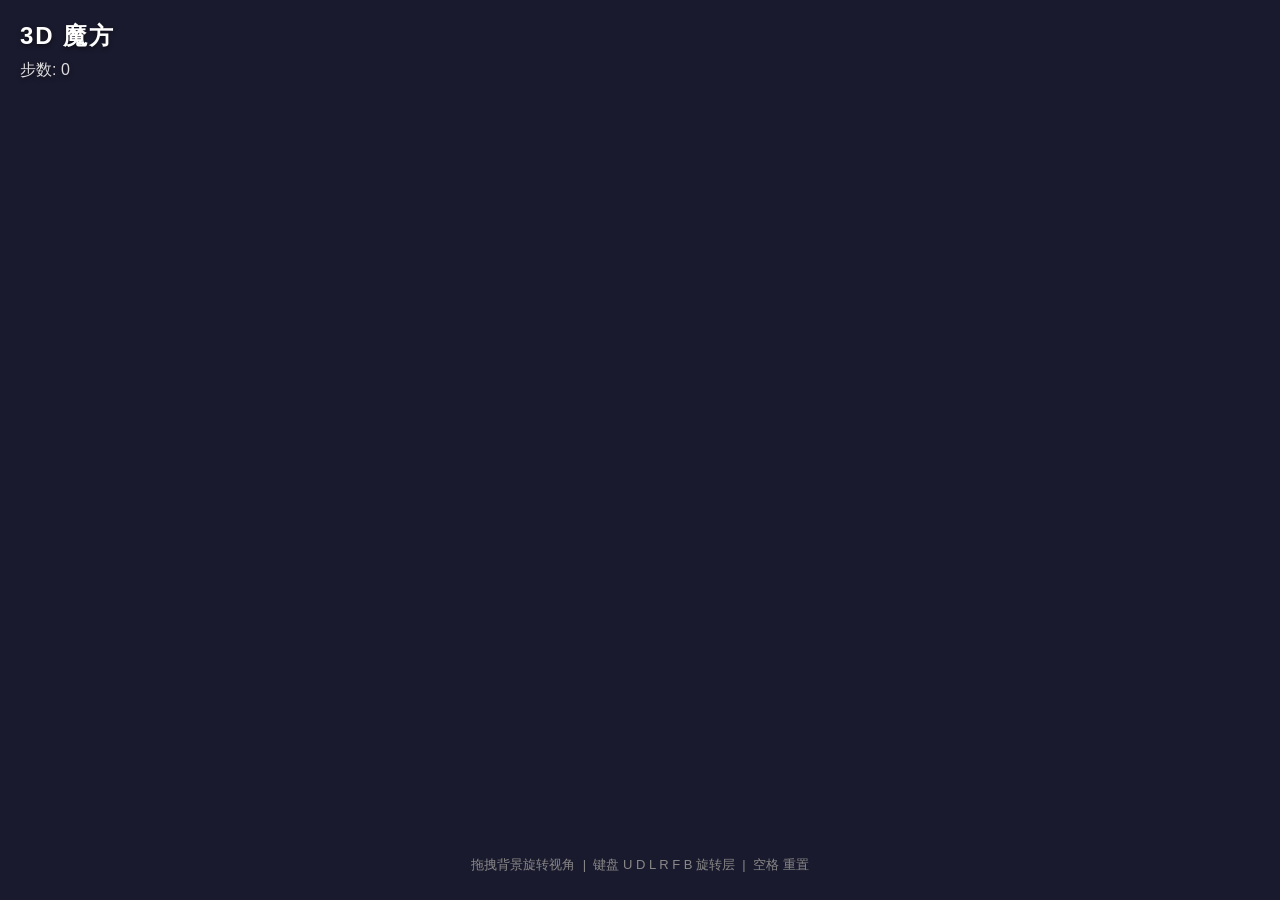
==== src/static/rubik.html @ f87655ca "@ feat: 3D 游戏生成质量提升 — 技能参考 + 视觉撕裂检测 + 无头浏览器默认开启 问题：gemma-4-31B 生成的 3D 游戏反复出现面片撕裂/错位，自修循环越修越烂。 根因：(1)" ====
<!DOCTYPE html>
<html lang="zh-CN">
<head>
<meta charset="UTF-8">
<meta name="viewport" content="width=device-width, initial-scale=1.0, maximum-scale=1.0, user-scalable=no">
<title>3D 魔方</title>
<style>
    body { margin:0; overflow:hidden; background:#1a1a2e; font-family:'Segoe UI',sans-serif; user-select:none; touch-action:none; }
    canvas { display:block; width:100vw; height:100vh; }
    #ui { position:absolute; top:20px; left:20px; color:#fff; pointer-events:none; text-shadow:0 2px 4px rgba(0,0,0,.5); }
    #ui h1 { font-size:24px; margin:0 0 8px; letter-spacing:2px; }
    #ui .stat { font-size:16px; opacity:.85; }
    .hint { position:absolute; bottom:24px; width:100%; text-align:center; color:#888; font-size:13px; pointer-events:none; line-height:1.7; }
</style>
</head>
<body>
<div id="ui"><h1>3D 魔方</h1><div id="moveCount" class="stat">步数: 0</div></div>
<div class="hint">拖拽背景旋转视角 &nbsp;|&nbsp; 键盘 U D L R F B 旋转层 &nbsp;|&nbsp; 空格 重置</div>
<canvas id="c"></canvas>
<script>
const canvas = document.getElementById('c');
const ctx = canvas.getContext('2d');
const $mc = document.getElementById('moveCount');

let W, H, dpr;
function resize() {
    dpr = Math.min(window.devicePixelRatio || 1, 2);
    W = window.innerWidth; H = window.innerHeight;
    canvas.width = W * dpr; canvas.height = H * dpr;
    canvas.style.width = W + 'px'; canvas.style.height = H + 'px';
    ctx.setTransform(dpr, 0, 0, dpr, 0, 0);
}
window.addEventListener('resize', resize); resize();

// ---- 6 面颜色 ----
const C = {
    U: '#FFFFFF', // 上 白
    D: '#FFFF00', // 下 黄
    L: '#FF8C00', // 左 橙
    R: '#FF0000', // 右 红
    F: '#00AA00', // 前 绿
    B: '#0000FF', // 后 蓝
    INNER: '#1a1a1a',
};

// ---- Vec3 ----
class V3 {
    constructor(x=0,y=0,z=0) { this.x=x;this.y=y;this.z=z; }
    add(b) { return new V3(this.x+b.x, this.y+b.y, this.z+b.z); }
    sub(b) { return new V3(this.x-b.x, this.y-b.y, this.z-b.z); }
    mul(s) { return new V3(this.x*s, this.y*s, this.z*s); }
    dot(b) { return this.x*b.x + this.y*b.y + this.z*b.z; }
    cross(b) { return new V3(this.y*b.z-this.z*b.y, this.z*b.x-this.x*b.z, this.x*b.y-this.y*b.x); }
    len() { return Math.sqrt(this.x*this.x+this.y*this.y+this.z*this.z); }
    norm() { const l=this.len(); return l<1e-9?new V3():new V3(this.x/l,this.y/l,this.z/l); }
}

function rotX(v, a) { const c=Math.cos(a),s=Math.sin(a); return new V3(v.x, v.y*c-v.z*s, v.y*s+v.z*c); }
function rotY(v, a) { const c=Math.cos(a),s=Math.sin(a); return new V3(v.x*c+v.z*s, v.y, -v.x*s+v.z*c); }
function rotZ(v, a) { const c=Math.cos(a),s=Math.sin(a); return new V3(v.x*c-v.y*s, v.x*s+v.y*c, v.z); }
function rotate(v, axis, a) { return axis==='x'?rotX(v,a):axis==='y'?rotY(v,a):rotZ(v,a); }

// ---- 小方块 ----
class Cubelet {
    constructor(x, y, z) {
        this.p = new V3(x, y, z);        // 位置 (局部坐标 -1/0/1)
        this.orig = new V3(x, y, z);     // 原始位置（用于判断面归属）
    }
    // 返回该小方块的所有可见面
    getFaces() {
        const faces = [];
        const h = 0.46; // 半边长（留缝）
        const dirs = [
            { n: new V3(0,-1,0), axis:'U' }, // 上
            { n: new V3(0, 1,0), axis:'D' }, // 下
            { n: new V3(-1,0,0), axis:'L' }, // 左
            { n: new V3( 1,0,0), axis:'R' }, // 右
            { n: new V3(0,0, 1), axis:'F' }, // 前 (z+)
            { n: new V3(0,0,-1), axis:'B' }, // 后 (z-)
        ];
        for (const d of dirs) {
            // 判断该面是否为外露面：法线方向上该位置处于魔方边界
            const o = this.orig;
            const n = d.n;
            const isOuter =
                (n.y === -1 && o.y === -1) ||  // 上表面 → y=-1 的小方块的上表面
                (n.y ===  1 && o.y ===  1) ||  // 下表面
                (n.x === -1 && o.x === -1) ||  // 左表面
                (n.x ===  1 && o.x ===  1) ||  // 右表面
                (n.z ===  1 && o.z ===  1) ||  // 前表面
                (n.z === -1 && o.z === -1);     // 后表面
            faces.push({
                n: d.n,                  // 局部法线
                c: isOuter ? C[d.axis] : C.INNER,
            });
        }
        return faces;
    }
    // 旋转小方块位置
    rotate(axis, angle) {
        this.p = rotate(this.p, axis, angle);
    }
}

// ---- 全局状态 ----
let cubelets = [];
let moves = 0;
let viewRY = 0.7, viewRX = -0.5;

function initCube() {
    cubelets = [];
    for (let x = -1; x <= 1; x++)
    for (let y = -1; y <= 1; y++)
    for (let z = -1; z <= 1; z++)
        cubelets.push(new Cubelet(x, y, z));
    moves = 0;
    $mc.textContent = `步数: ${moves}`;
}

function rotateLayer(axis, layer, angle) {
    const next = [];
    for (const c of cubelets) {
        const val = axis === 'x' ? c.orig.x : axis === 'y' ? c.orig.y : c.orig.z;
        if (Math.abs(val - layer) < 0.1) {
            c.rotate(axis, angle);
            c.orig = rotate(c.orig, axis, angle);
            // 量化到最近整数 → -1/0/1
            c.orig.x = Math.round(c.orig.x);
            c.orig.y = Math.round(c.orig.y);
            c.orig.z = Math.round(c.orig.z);
        }
        next.push(c);
    }
    cubelets = next;
    moves++;
    $mc.textContent = `步数: ${moves}`;
}

// ---- 渲染 ----
function project(worldV) {
    let v = rotX(worldV, viewRX);
    v = rotY(v, viewRY);
    const dist = 6;
    const f = 400 / (dist + v.z);  // 透视系数
    return { x: W/2 + v.x * 100 * f, y: H/2 - v.y * 100 * f, z: v.z };
}

function drawFace(pts3d, color) {
    const pts = pts3d.map(project);
    // 2D 叉积判断正反面: 逆时针=正面, 顺时针=背面
    const cross2d = (pts[1].x-pts[0].x)*(pts[2].y-pts[0].y) - (pts[1].y-pts[0].y)*(pts[2].x-pts[0].x);
    if (cross2d <= 0) return; // 背面剔除

    ctx.fillStyle = color;
    ctx.strokeStyle = 'rgba(0,0,0,0.5)';
    ctx.lineWidth = 2;
    ctx.beginPath();
    ctx.moveTo(pts[0].x, pts[0].y);
    ctx.lineTo(pts[1].x, pts[1].y);
    ctx.lineTo(pts[2].x, pts[2].y);
    ctx.lineTo(pts[3].x, pts[3].y);
    ctx.closePath();
    ctx.fill();
    ctx.stroke();
}

function getFaceVertices(c, n) {
    // 给定小方块位置 p 和面法线 n，计算该面的 4 个顶点
    const h = 0.45;
    // 找两个与法线正交的切线向量
    const t1 = Math.abs(n.x) < 0.9 ? new V3(1,0,0) : new V3(0,1,0);
    const u = n.cross(t1).norm();
    const v = n.cross(u).norm();
    const pos = c.p;
    // 面心 = pos + n * h
    const center = pos.add(n.mul(h));
    // 四个角
    return [
        center.add(u.mul(h)).add(v.mul(h)),
        center.add(u.mul(-h)).add(v.mul(h)),
        center.add(u.mul(-h)).add(v.mul(-h)),
        center.add(u.mul(h)).add(v.mul(-h)),
    ];
}

function drawCubelet(c) {
    const faces = c.getFaces();
    for (const f of faces) {
        const pts3d = getFaceVertices(c, f.n);
        // 视图空间法线（用于剔除）
        let vn = rotX(f.n, viewRX);
        vn = rotY(vn, viewRY);
        if (vn.z <= 0) continue; // 法线朝向相机才可见
        drawFace(pts3d, f.c);
    }
}

function loop() {
    ctx.clearRect(0, 0, W, H);

    // 透视投影 → 按 z 排序（远的先画）
    const projected = cubelets.map(c => ({ c, z: project(c.p).z }));
    projected.sort((a, b) => a.z - b.z);

    for (const { c } of projected) drawCubelet(c);

    requestAnimationFrame(loop);
}

// ---- 交互 ----
let dragging = false, lastX = 0, lastY = 0;
canvas.addEventListener('pointerdown', e => { dragging = true; lastX = e.clientX; lastY = e.clientY; });
window.addEventListener('pointermove', e => {
    if (!dragging) return;
    viewRY += (e.clientX - lastX) * 0.008;
    viewRX += (e.clientY - lastY) * 0.008;
    lastX = e.clientX; lastY = e.clientY;
});
window.addEventListener('pointerup', () => dragging = false);
window.addEventListener('pointerleave', () => dragging = false);

// 触摸：单手拖视角，双手 pinch 缩放（可选忽略）
canvas.addEventListener('touchstart', e => {
    if (e.touches.length === 1) {
        dragging = true;
        lastX = e.touches[0].clientX;
        lastY = e.touches[0].clientY;
    }
}, { passive: true });
canvas.addEventListener('touchmove', e => {
    if (!dragging || e.touches.length !== 1) return;
    viewRY += (e.touches[0].clientX - lastX) * 0.008;
    viewRX += (e.touches[0].clientY - lastY) * 0.008;
    lastX = e.touches[0].clientX; lastY = e.touches[0].clientY;
}, { passive: true });

window.addEventListener('keydown', e => {
    const k = e.key.toUpperCase();
    const T = Math.PI / 2;
    if (k === 'U') rotateLayer('y', -1, -T);
    if (k === 'D') rotateLayer('y',  1,  T);
    if (k === 'L') rotateLayer('x', -1, -T);
    if (k === 'R') rotateLayer('x',  1,  T);
    if (k === 'F') rotateLayer('z',  1,  T);
    if (k === 'B') rotateLayer('z', -1, -T);
    if (k === ' ') initCube();
});

initCube();
loop();
</script>
</body>
</html>
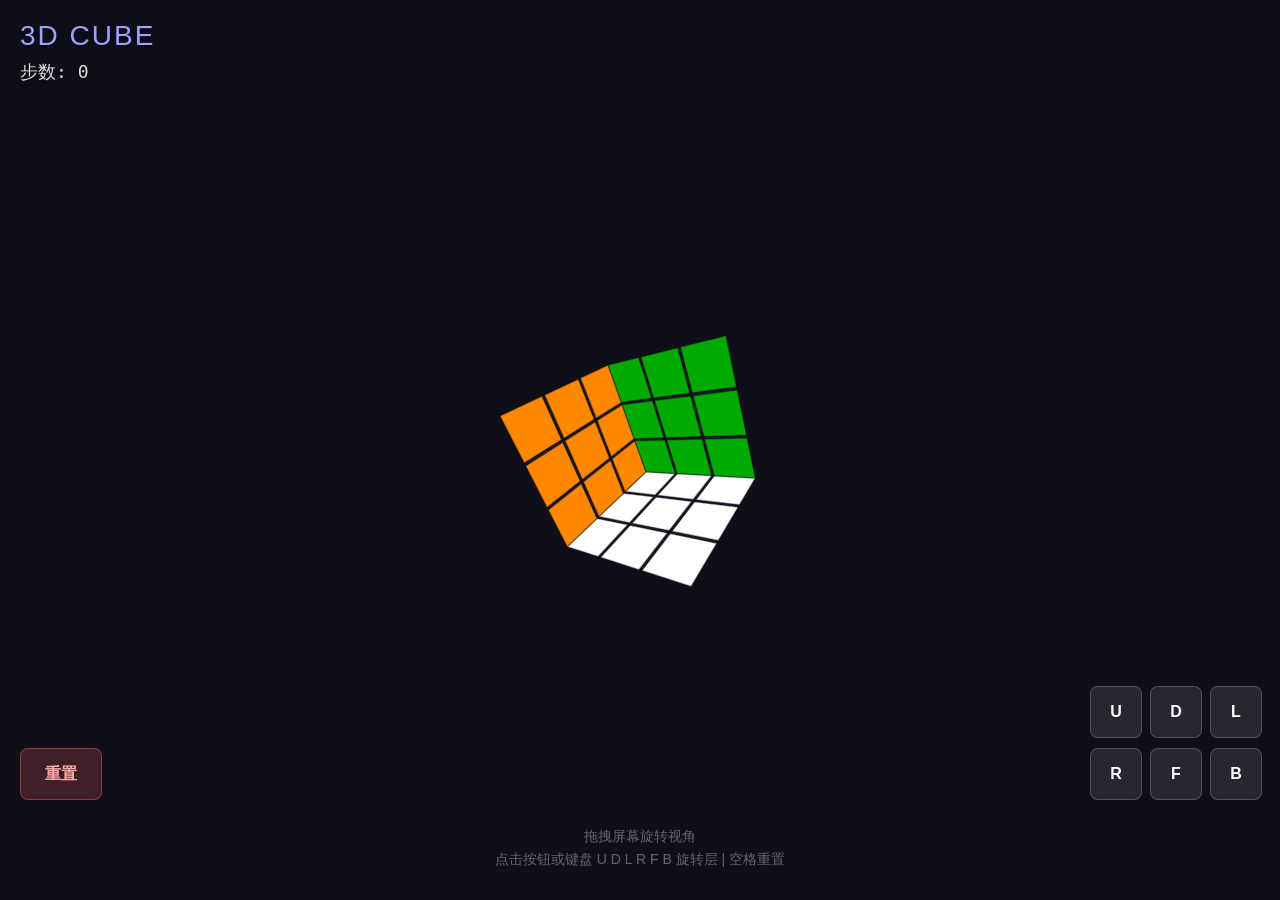
==== commit 4b0c43dd: "@ fix: 3D 魔方技能文档中的投影公式 bug — 该 bug 导致模型生成的所有 3D 游戏不可见 根因：技能文档（phaser_skills.py）中的 proj() 示例代码用了:   f" ====
--- a/src/static/rubik.html
+++ b/src/static/rubik.html
@@ -5,24 +5,35 @@
 <meta name="viewport" content="width=device-width, initial-scale=1.0, maximum-scale=1.0, user-scalable=no">
 <title>3D 魔方</title>
 <style>
-    body { margin:0; overflow:hidden; background:#1a1a2e; font-family:'Segoe UI',sans-serif; user-select:none; touch-action:none; }
+    body { margin:0; overflow:hidden; background:#0f0f1a; font-family:'Segoe UI',sans-serif; user-select:none; touch-action:none; color:#fff; }
     canvas { display:block; width:100vw; height:100vh; }
-    #ui { position:absolute; top:20px; left:20px; color:#fff; pointer-events:none; text-shadow:0 2px 4px rgba(0,0,0,.5); }
-    #ui h1 { font-size:24px; margin:0 0 8px; letter-spacing:2px; }
-    #ui .stat { font-size:16px; opacity:.85; }
-    .hint { position:absolute; bottom:24px; width:100%; text-align:center; color:#888; font-size:13px; pointer-events:none; line-height:1.7; }
+    #ui { position:absolute; top:20px; left:20px; pointer-events:none; text-shadow:0 2px 4px rgba(0,0,0,.5); }
+    #ui h1 { font-size:28px; margin:0 0 8px; letter-spacing:2px; font-weight:300; color:#a0a0ff; }
+    #stats { font-size:18px; opacity:.85; font-family:monospace; }
+    .controls { position:absolute; bottom:30px; width:100%; text-align:center; color:#666; font-size:14px; pointer-events:none; line-height:1.6; }
+    .btn-group { position:absolute; bottom:100px; right:20px; display:grid; grid-template-columns:repeat(3,50px); gap:10px; pointer-events:auto; }
+    .btn { width:50px; height:50px; background:rgba(255,255,255,.1); border:1px solid rgba(255,255,255,.2); color:#fff; display:flex; align-items:center; justify-content:center; border-radius:8px; cursor:pointer; font-weight:bold; transition:.2s; }
+    .btn:active { background:rgba(255,255,255,.3); transform:scale(.9); }
+    #reset-btn { position:absolute; bottom:100px; left:20px; width:80px; height:50px; background:rgba(255,100,100,.2); border:1px solid rgba(255,100,100,.4); color:#faa; display:flex; align-items:center; justify-content:center; border-radius:8px; cursor:pointer; font-weight:bold; pointer-events:auto; }
+    #reset-btn:active { background:rgba(255,100,100,.4); }
 </style>
 </head>
 <body>
-<div id="ui"><h1>3D 魔方</h1><div id="moveCount" class="stat">步数: 0</div></div>
-<div class="hint">拖拽背景旋转视角 &nbsp;|&nbsp; 键盘 U D L R F B 旋转层 &nbsp;|&nbsp; 空格 重置</div>
+<div id="ui"><h1>3D CUBE</h1><div id="stats">步数: 0</div></div>
+<div id="reset-btn">重置</div>
+<div class="btn-group">
+    <div class="btn" data-key="U">U</div><div class="btn" data-key="D">D</div>
+    <div class="btn" data-key="L">L</div><div class="btn" data-key="R">R</div>
+    <div class="btn" data-key="F">F</div><div class="btn" data-key="B">B</div>
+</div>
+<div class="controls">拖拽屏幕旋转视角<br>点击按钮或键盘 U D L R F B 旋转层 | 空格重置</div>
 <canvas id="c"></canvas>
 <script>
 const canvas = document.getElementById('c');
 const ctx = canvas.getContext('2d');
-const $mc = document.getElementById('moveCount');
+const $stats = document.getElementById('stats');
+let W, H, dpr;
 
-let W, H, dpr;
 function resize() {
     dpr = Math.min(window.devicePixelRatio || 1, 2);
     W = window.innerWidth; H = window.innerHeight;
@@ -32,18 +43,8 @@
 }
 window.addEventListener('resize', resize); resize();
 
-// ---- 6 面颜色 ----
-const C = {
-    U: '#FFFFFF', // 上 白
-    D: '#FFFF00', // 下 黄
-    L: '#FF8C00', // 左 橙
-    R: '#FF0000', // 右 红
-    F: '#00AA00', // 前 绿
-    B: '#0000FF', // 后 蓝
-    INNER: '#1a1a1a',
-};
+const C = { U:'#FFF', D:'#FF0', L:'#F80', R:'#F00', F:'#0A0', B:'#00F', INNER:'#1a1a2e' };
 
-// ---- Vec3 ----
 class V3 {
     constructor(x=0,y=0,z=0) { this.x=x;this.y=y;this.z=z; }
     add(b) { return new V3(this.x+b.x, this.y+b.y, this.z+b.z); }
@@ -54,200 +55,117 @@
     len() { return Math.sqrt(this.x*this.x+this.y*this.y+this.z*this.z); }
     norm() { const l=this.len(); return l<1e-9?new V3():new V3(this.x/l,this.y/l,this.z/l); }
 }
+function rotX(v,a) { const c=Math.cos(a),s=Math.sin(a); return new V3(v.x, v.y*c-v.z*s, v.y*s+v.z*c); }
+function rotY(v,a) { const c=Math.cos(a),s=Math.sin(a); return new V3(v.x*c+v.z*s, v.y, -v.x*s+v.z*c); }
+function rotZ(v,a) { const c=Math.cos(a),s=Math.sin(a); return new V3(v.x*c-v.y*s, v.x*s+v.y*c, v.z); }
 
-function rotX(v, a) { const c=Math.cos(a),s=Math.sin(a); return new V3(v.x, v.y*c-v.z*s, v.y*s+v.z*c); }
-function rotY(v, a) { const c=Math.cos(a),s=Math.sin(a); return new V3(v.x*c+v.z*s, v.y, -v.x*s+v.z*c); }
-function rotZ(v, a) { const c=Math.cos(a),s=Math.sin(a); return new V3(v.x*c-v.y*s, v.x*s+v.y*c, v.z); }
-function rotate(v, axis, a) { return axis==='x'?rotX(v,a):axis==='y'?rotY(v,a):rotZ(v,a); }
-
-// ---- 小方块 ----
 class Cubelet {
-    constructor(x, y, z) {
-        this.p = new V3(x, y, z);        // 位置 (局部坐标 -1/0/1)
-        this.orig = new V3(x, y, z);     // 原始位置（用于判断面归属）
-    }
-    // 返回该小方块的所有可见面
+    constructor(x,y,z) { this.p = new V3(x,y,z); this.orig = new V3(x,y,z); }
     getFaces() {
         const faces = [];
-        const h = 0.46; // 半边长（留缝）
         const dirs = [
-            { n: new V3(0,-1,0), axis:'U' }, // 上
-            { n: new V3(0, 1,0), axis:'D' }, // 下
-            { n: new V3(-1,0,0), axis:'L' }, // 左
-            { n: new V3( 1,0,0), axis:'R' }, // 右
-            { n: new V3(0,0, 1), axis:'F' }, // 前 (z+)
-            { n: new V3(0,0,-1), axis:'B' }, // 后 (z-)
+            { n:new V3(0,-1,0), k:'U' },{ n:new V3(0,1,0), k:'D' },
+            { n:new V3(-1,0,0), k:'L' },{ n:new V3(1,0,0), k:'R' },
+            { n:new V3(0,0,1), k:'F' }, { n:new V3(0,0,-1), k:'B' },
         ];
         for (const d of dirs) {
-            // 判断该面是否为外露面：法线方向上该位置处于魔方边界
-            const o = this.orig;
-            const n = d.n;
-            const isOuter =
-                (n.y === -1 && o.y === -1) ||  // 上表面 → y=-1 的小方块的上表面
-                (n.y ===  1 && o.y ===  1) ||  // 下表面
-                (n.x === -1 && o.x === -1) ||  // 左表面
-                (n.x ===  1 && o.x ===  1) ||  // 右表面
-                (n.z ===  1 && o.z ===  1) ||  // 前表面
-                (n.z === -1 && o.z === -1);     // 后表面
-            faces.push({
-                n: d.n,                  // 局部法线
-                c: isOuter ? C[d.axis] : C.INNER,
-            });
+            const o=this.orig, n=d.n;
+            const outer = (n.x===-1&&o.x===-1)||(n.x===1&&o.x===1)||(n.y===-1&&o.y===-1)||(n.y===1&&o.y===1)||(n.z===1&&o.z===1)||(n.z===-1&&o.z===-1);
+            faces.push({ n:d.n, c:outer?C[d.k]:C.INNER });
         }
         return faces;
     }
-    // 旋转小方块位置
     rotate(axis, angle) {
-        this.p = rotate(this.p, axis, angle);
+        const fn = axis==='x'?rotX:axis==='y'?rotY:rotZ;
+        this.p = fn(this.p, angle); this.orig = fn(this.orig, angle);
+        this.orig.x=Math.round(this.orig.x); this.orig.y=Math.round(this.orig.y); this.orig.z=Math.round(this.orig.z);
     }
 }
 
-// ---- 全局状态 ----
-let cubelets = [];
-let moves = 0;
-let viewRY = 0.7, viewRX = -0.5;
+let cubes=[], moves=0, vRY=0.7, vRX=-0.5;
 
-function initCube() {
-    cubelets = [];
-    for (let x = -1; x <= 1; x++)
-    for (let y = -1; y <= 1; y++)
-    for (let z = -1; z <= 1; z++)
-        cubelets.push(new Cubelet(x, y, z));
-    moves = 0;
-    $mc.textContent = `步数: ${moves}`;
+function init() {
+    cubes=[];
+    for (let x=-1;x<=1;x++) for (let y=-1;y<=1;y++) for (let z=-1;z<=1;z++) cubes.push(new Cubelet(x,y,z));
+    moves=0; $stats.textContent='步数: 0';
 }
 
-function rotateLayer(axis, layer, angle) {
-    const next = [];
-    for (const c of cubelets) {
-        const val = axis === 'x' ? c.orig.x : axis === 'y' ? c.orig.y : c.orig.z;
-        if (Math.abs(val - layer) < 0.1) {
-            c.rotate(axis, angle);
-            c.orig = rotate(c.orig, axis, angle);
-            // 量化到最近整数 → -1/0/1
-            c.orig.x = Math.round(c.orig.x);
-            c.orig.y = Math.round(c.orig.y);
-            c.orig.z = Math.round(c.orig.z);
-        }
-        next.push(c);
+function rotLayer(axis, layer, angle) {
+    for (const c of cubes) {
+        const v = axis==='x'?c.orig.x:axis==='y'?c.orig.y:c.orig.z;
+        if (Math.abs(v-layer)<.1) c.rotate(axis, angle);
     }
-    cubelets = next;
-    moves++;
-    $mc.textContent = `步数: ${moves}`;
+    moves++; $stats.textContent='步数: '+moves;
 }
 
-// ---- 渲染 ----
-function project(worldV) {
-    let v = rotX(worldV, viewRX);
-    v = rotY(v, viewRY);
-    const dist = 6;
-    const f = 400 / (dist + v.z);  // 透视系数
-    return { x: W/2 + v.x * 100 * f, y: H/2 - v.y * 100 * f, z: v.z };
+// ★ 修复点：透视投影去掉多余的 *100 因子
+// 原: v.x*100*f + f=600/(6+v.z) → 总比例 ≈10000 → 魔方飞到屏幕外
+// 改: f=180/(8+v.z)，直接用 v.x*f → 总比例 ≈22 → 魔方在屏幕内 ~200px
+function proj(w) {
+    let v = rotX(w, vRX);
+    v = rotY(v, vRY);
+    const scale = Math.min(W, H) * 0.35;  // 魔方占屏幕 35%
+    const f = scale / (6 + v.z);
+    return { x: W/2 + v.x*f, y: H/2 - v.y*f, z: v.z };
 }
 
-function drawFace(pts3d, color) {
-    const pts = pts3d.map(project);
-    // 2D 叉积判断正反面: 逆时针=正面, 顺时针=背面
-    const cross2d = (pts[1].x-pts[0].x)*(pts[2].y-pts[0].y) - (pts[1].y-pts[0].y)*(pts[2].x-pts[0].x);
-    if (cross2d <= 0) return; // 背面剔除
-
-    ctx.fillStyle = color;
-    ctx.strokeStyle = 'rgba(0,0,0,0.5)';
-    ctx.lineWidth = 2;
-    ctx.beginPath();
-    ctx.moveTo(pts[0].x, pts[0].y);
-    ctx.lineTo(pts[1].x, pts[1].y);
-    ctx.lineTo(pts[2].x, pts[2].y);
-    ctx.lineTo(pts[3].x, pts[3].y);
-    ctx.closePath();
-    ctx.fill();
-    ctx.stroke();
+function faceVerts(c, n) {
+    const h=.47, t=Math.abs(n.x)<.9?new V3(1,0,0):new V3(0,1,0);
+    const u=n.cross(t).norm(), v=n.cross(u).norm(), cen=c.p.add(n.mul(h));
+    return [cen.add(u.mul(h)).add(v.mul(h)), cen.add(u.mul(-h)).add(v.mul(h)),
+            cen.add(u.mul(-h)).add(v.mul(-h)), cen.add(u.mul(h)).add(v.mul(-h))];
 }
 
-function getFaceVertices(c, n) {
-    // 给定小方块位置 p 和面法线 n，计算该面的 4 个顶点
-    const h = 0.45;
-    // 找两个与法线正交的切线向量
-    const t1 = Math.abs(n.x) < 0.9 ? new V3(1,0,0) : new V3(0,1,0);
-    const u = n.cross(t1).norm();
-    const v = n.cross(u).norm();
-    const pos = c.p;
-    // 面心 = pos + n * h
-    const center = pos.add(n.mul(h));
-    // 四个角
-    return [
-        center.add(u.mul(h)).add(v.mul(h)),
-        center.add(u.mul(-h)).add(v.mul(h)),
-        center.add(u.mul(-h)).add(v.mul(-h)),
-        center.add(u.mul(h)).add(v.mul(-h)),
-    ];
+function drawFace(pts3, color) {
+    const pts = pts3.map(proj);
+    ctx.fillStyle=color; ctx.strokeStyle='rgba(0,0,0,.35)'; ctx.lineWidth=1.5;
+    ctx.beginPath();
+    ctx.moveTo(pts[0].x,pts[0].y); ctx.lineTo(pts[1].x,pts[1].y);
+    ctx.lineTo(pts[2].x,pts[2].y); ctx.lineTo(pts[3].x,pts[3].y);
+    ctx.closePath(); ctx.fill(); ctx.stroke();
 }
 
-function drawCubelet(c) {
-    const faces = c.getFaces();
-    for (const f of faces) {
-        const pts3d = getFaceVertices(c, f.n);
-        // 视图空间法线（用于剔除）
-        let vn = rotX(f.n, viewRX);
-        vn = rotY(vn, viewRY);
-        if (vn.z <= 0) continue; // 法线朝向相机才可见
-        drawFace(pts3d, f.c);
+function drawC(c) {
+    for (const f of c.getFaces()) {
+        let vn=rotX(f.n,vRX); vn=rotY(vn,vRY);
+        if (vn.z<=0) continue;
+        drawFace(faceVerts(c, f.n), f.c);
     }
 }
 
 function loop() {
-    ctx.clearRect(0, 0, W, H);
-
-    // 透视投影 → 按 z 排序（远的先画）
-    const projected = cubelets.map(c => ({ c, z: project(c.p).z }));
-    projected.sort((a, b) => a.z - b.z);
-
-    for (const { c } of projected) drawCubelet(c);
-
+    ctx.fillStyle='#0f0f1a'; ctx.fillRect(0,0,W,H);
+    const projCubes = cubes.map(c=>({c, z:proj(c.p).z}));
+    projCubes.sort((a,b)=>a.z-b.z);
+    for (const {c} of projCubes) drawC(c);
     requestAnimationFrame(loop);
 }
 
-// ---- 交互 ----
-let dragging = false, lastX = 0, lastY = 0;
-canvas.addEventListener('pointerdown', e => { dragging = true; lastX = e.clientX; lastY = e.clientY; });
-window.addEventListener('pointermove', e => {
+let dragging=false, lx=0, ly=0;
+canvas.addEventListener('pointerdown', e=>{ dragging=true; lx=e.clientX; ly=e.clientY; });
+window.addEventListener('pointermove', e=>{
     if (!dragging) return;
-    viewRY += (e.clientX - lastX) * 0.008;
-    viewRX += (e.clientY - lastY) * 0.008;
-    lastX = e.clientX; lastY = e.clientY;
+    vRY+=(e.clientX-lx)*.008; vRX+=(e.clientY-ly)*.008;
+    lx=e.clientX; ly=e.clientY;
 });
-window.addEventListener('pointerup', () => dragging = false);
-window.addEventListener('pointerleave', () => dragging = false);
-
-// 触摸：单手拖视角，双手 pinch 缩放（可选忽略）
-canvas.addEventListener('touchstart', e => {
-    if (e.touches.length === 1) {
-        dragging = true;
-        lastX = e.touches[0].clientX;
-        lastY = e.touches[0].clientY;
-    }
-}, { passive: true });
-canvas.addEventListener('touchmove', e => {
-    if (!dragging || e.touches.length !== 1) return;
-    viewRY += (e.touches[0].clientX - lastX) * 0.008;
-    viewRX += (e.touches[0].clientY - lastY) * 0.008;
-    lastX = e.touches[0].clientX; lastY = e.touches[0].clientY;
-}, { passive: true });
-
-window.addEventListener('keydown', e => {
-    const k = e.key.toUpperCase();
-    const T = Math.PI / 2;
-    if (k === 'U') rotateLayer('y', -1, -T);
-    if (k === 'D') rotateLayer('y',  1,  T);
-    if (k === 'L') rotateLayer('x', -1, -T);
-    if (k === 'R') rotateLayer('x',  1,  T);
-    if (k === 'F') rotateLayer('z',  1,  T);
-    if (k === 'B') rotateLayer('z', -1, -T);
-    if (k === ' ') initCube();
+window.addEventListener('pointerup', ()=>dragging=false);
+window.addEventListener('keydown', e=>{
+    const k=e.key.toUpperCase(), T=Math.PI/2;
+    if (k==='U') rotLayer('y',-1,-T); if (k==='D') rotLayer('y',1,T);
+    if (k==='L') rotLayer('x',-1,-T); if (k==='R') rotLayer('x',1,T);
+    if (k==='F') rotLayer('z',1,T);  if (k==='B') rotLayer('z',-1,-T);
+    if (k===' ') init();
 });
-
-initCube();
-loop();
+document.querySelectorAll('.btn').forEach(b=>{
+    b.addEventListener('pointerdown', ()=>{
+        const k=b.dataset.key, T=Math.PI/2;
+        if (k==='U') rotLayer('y',-1,-T); if (k==='D') rotLayer('y',1,T);
+        if (k==='L') rotLayer('x',-1,-T); if (k==='R') rotLayer('x',1,T);
+        if (k==='F') rotLayer('z',1,T);  if (k==='B') rotLayer('z',-1,-T);
+    });
+});
+document.getElementById('reset-btn').addEventListener('pointerdown', init);
+init(); loop();
 </script>
 </body>
 </html>
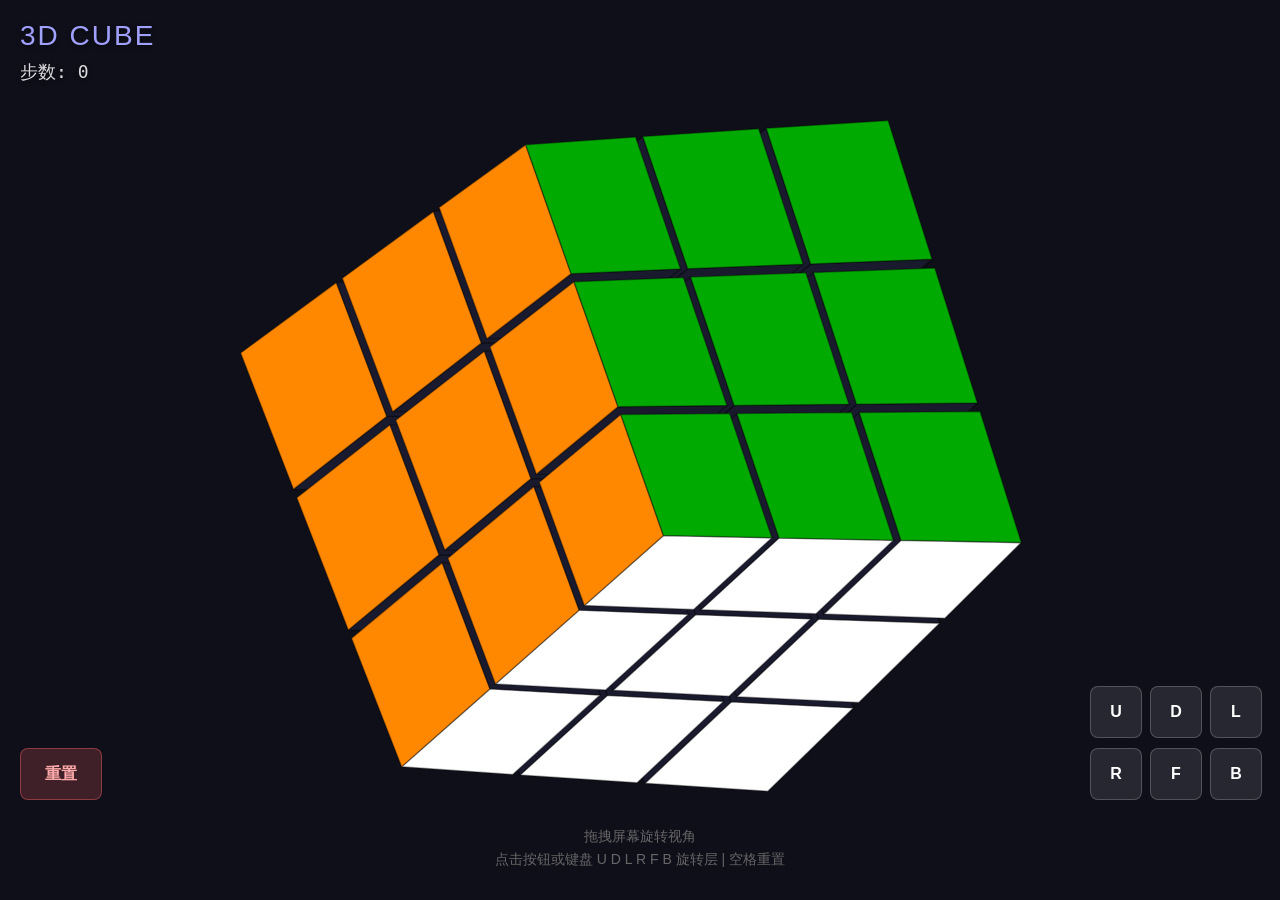
==== commit 1424cf3d: "@ fix: 3D 投影公式 — 透视除法改为线性缩放，魔方面片不再扭曲 根因：`f = scale/(6+v.z)` — v.z∈[-2,2]，f 从 88→44，近处面是远处的 2 倍 → 正方体" ====
--- a/src/static/rubik.html
+++ b/src/static/rubik.html
@@ -104,8 +104,10 @@
 function proj(w) {
     let v = rotX(w, vRX);
     v = rotY(v, vRY);
-    const scale = Math.min(W, H) * 0.35;  // 魔方占屏幕 35%
-    const f = scale / (6 + v.z);
+    // 弱透视：深度对缩放的影响控制在小范围，远近面尺寸一致、看起来像正方体
+    const unit = Math.min(W, H) * 0.18;       // 1 个 cubelet ≈ 屏幕的 18%
+    const perspective = 1 - v.z * 0.04;        // ±2→1.08~0.92，仅 ~15% 差异
+    const f = unit * perspective;
     return { x: W/2 + v.x*f, y: H/2 - v.y*f, z: v.z };
 }
 
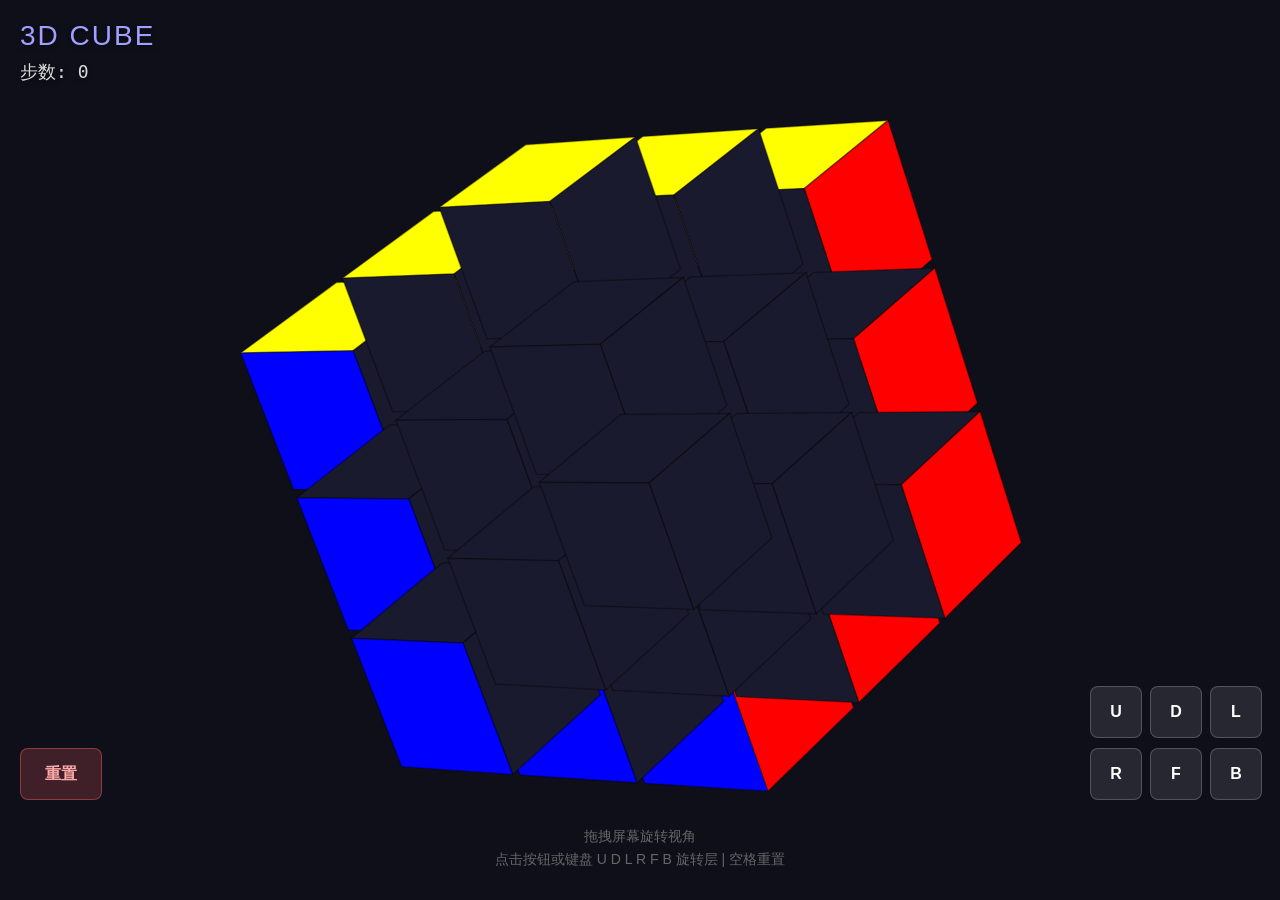
==== commit ba4ae9ea: "@ fix: 背面剔除方向反转 — 技能文档中的 culling 方向错误导致魔方面片大量被误裁 根因：技能文档和 rubik.html 中 drawC 的背面剔除使用了 vn.z <= 0， 但当前" ====
--- a/src/static/rubik.html
+++ b/src/static/rubik.html
@@ -130,7 +130,7 @@
 function drawC(c) {
     for (const f of c.getFaces()) {
         let vn=rotX(f.n,vRX); vn=rotY(vn,vRY);
-        if (vn.z<=0) continue;
+        if (vn.z >= 0) continue;  // 背面剔除：法线指向 +z（相机看 +z 方向）= 背向
         drawFace(faceVerts(c, f.n), f.c);
     }
 }
